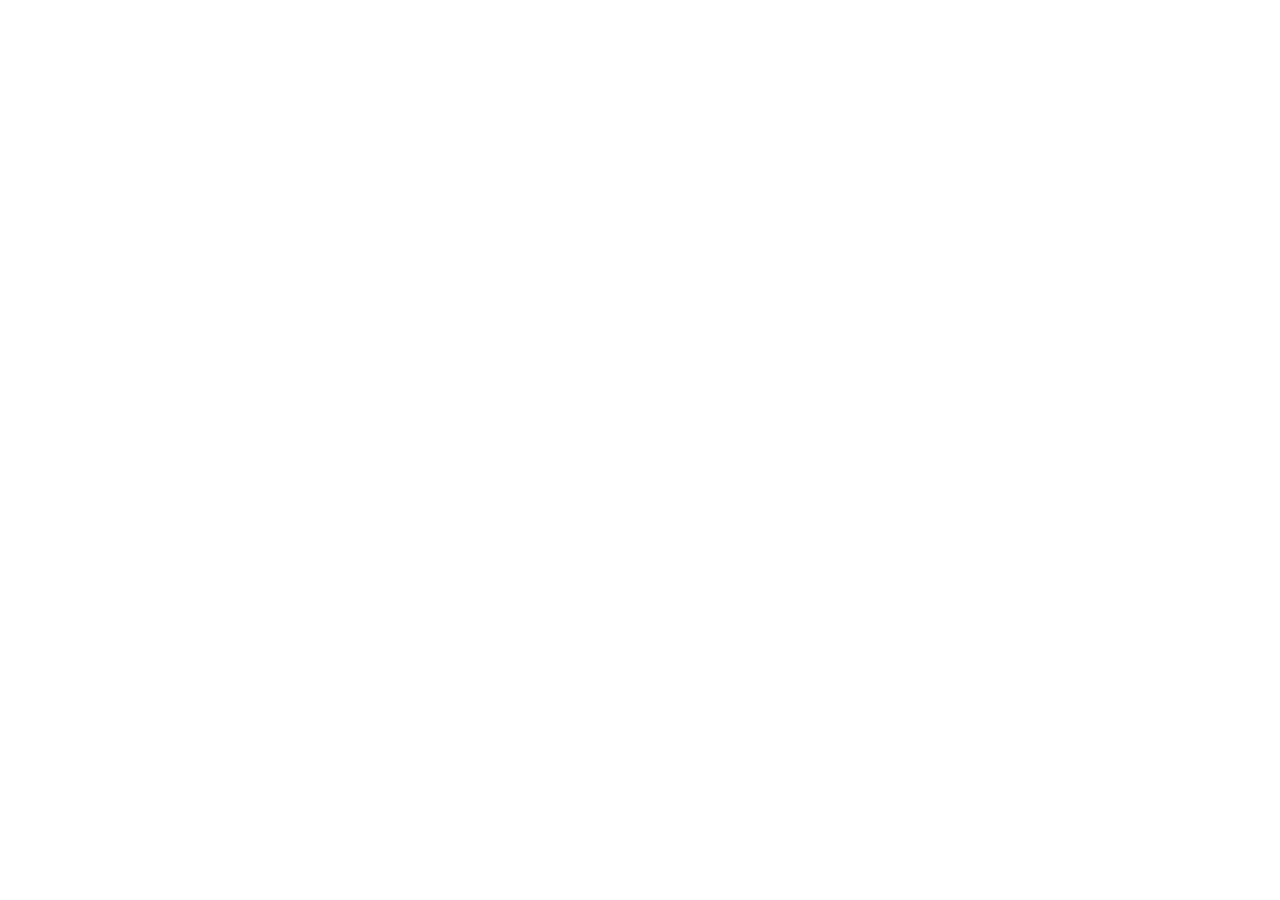
==== my-project/index.html @ 6da85ff4 "Трекер прочитаних книг" ====
<!DOCTYPE html>
<html lang="uk">
<head>
<meta charset="UTF-8">
<meta name="viewport" content="width=device-width, initial-scale=1.0">
<title>Трекер прочитаних книг</title>
<link rel="stylesheet" href="css/style.css">
</head>
    <body>
    <!-- шапка з навігацією -->
    <!-- форма додавання книги -->
    <!-- список книг (картки з автором і статусом) -->
    <!-- блок статистики читання; -->
    <!--підвал; -->
<script src="js/app.js"></script>
    </body>
</html>
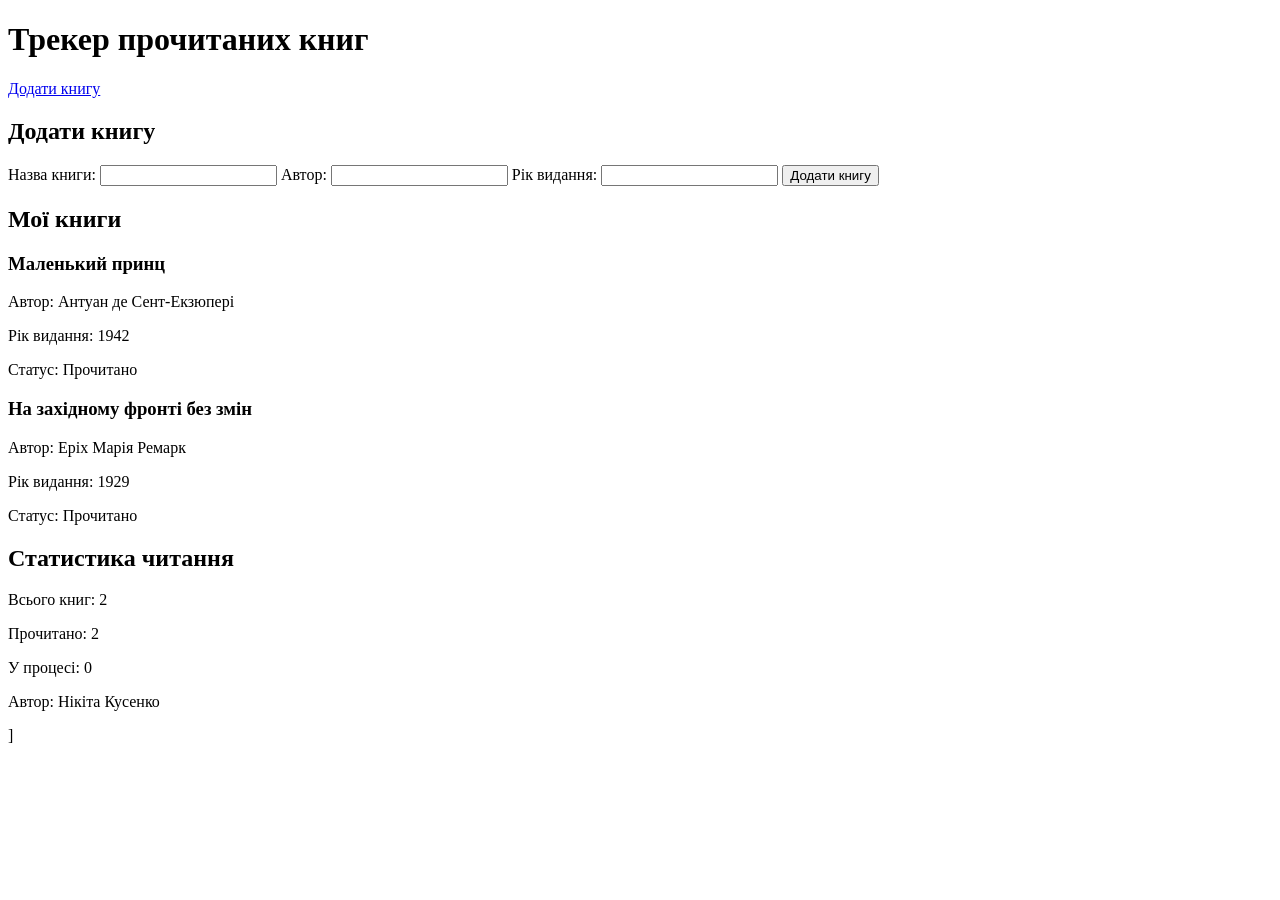
==== commit 1c971502: "Refactor HTML structure and formatting for improved readability" ====
--- a/my-project/index.html
+++ b/my-project/index.html
@@ -1,17 +1,66 @@
-<!DOCTYPE html>
+<!doctype html>
 <html lang="uk">
-<head>
-<meta charset="UTF-8">
-<meta name="viewport" content="width=device-width, initial-scale=1.0">
-<title>Трекер прочитаних книг</title>
-<link rel="stylesheet" href="css/style.css">
-</head>
-    <body>
-    <!-- шапка з навігацією -->
-    <!-- форма додавання книги -->
-    <!-- список книг (картки з автором і статусом) -->
-    <!-- блок статистики читання; -->
-    <!--підвал; -->
-<script src="js/app.js"></script>
-    </body>
-</html>+  <head>
+    <meta charset="UTF-8" />
+    <meta name="viewport" content="width=device-width, initial-scale=1.0" />
+    <title>Трекер прочитаних книг</title>
+    <link rel="stylesheet" href="css/style.css" />
+  </head>
+  <body>
+    <header>
+      <h1>Трекер прочитаних книг</h1>
+      <nav>
+        <a href="#add-book">Додати книгу</a>
+      </nav>
+    </header>
+
+    <main>
+      <section>
+        <h2>Додати книгу</h2>
+
+        <form>
+          <label for="title">Назва книги:</label>
+          <input type="text" id="title" />
+
+          <label for="author">Автор:</label>
+          <input type="text" id="author" />
+
+          <label for="year">Рік видання:</label>
+          <input type="number" id="year" />
+
+          <button type="submit">Додати книгу</button>
+        </form>
+      </section>
+      <section>
+        <h2>Мої книги</h2>
+
+        <article>
+          <h3>Маленький принц</h3>
+          <p>Автор: Антуан де Сент-Екзюпері</p>
+          <p>Рік видання: 1942</p>
+          <p>Статус: Прочитано</p>
+        </article>
+
+        <article>
+          <h3>На західному фронті без змін</h3>
+          <p>Автор: Еріх Марія Ремарк</p>
+          <p>Рік видання: 1929</p>
+          <p>Статус: Прочитано</p>
+        </article>
+      </section>
+    </main>
+
+    <aside>
+      <h2>Статистика читання</h2>
+      <p>Всього книг: 2</p>
+      <p>Прочитано: 2</p>
+      <p>У процесі: 0</p>
+    </aside>
+
+    <footer>
+      <p>Автор: Нікіта Кусенко</p>
+    </footer>
+    <script src="js/app.js"></script>
+  </body>
+  ]
+</html>
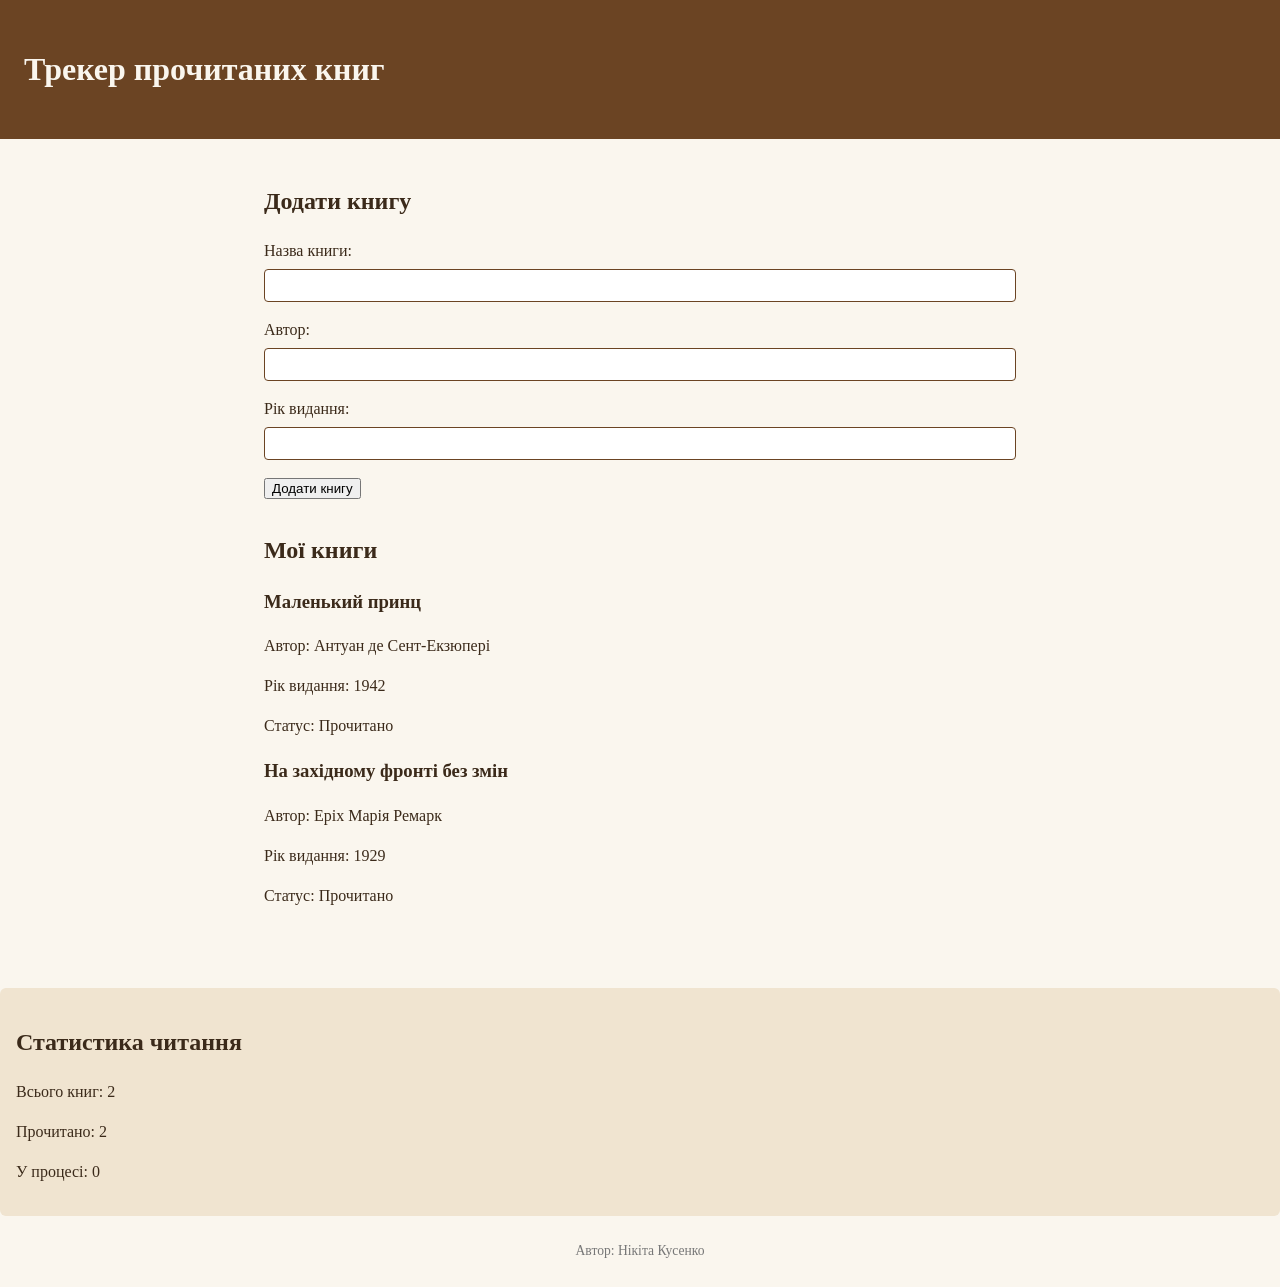
==== commit 66c2bfbc: "Update CSS styles and fix stylesheet link in HTML" ====
--- a/my-project/index.html
+++ b/my-project/index.html
@@ -4,13 +4,13 @@
     <meta charset="UTF-8" />
     <meta name="viewport" content="width=device-width, initial-scale=1.0" />
     <title>Трекер прочитаних книг</title>
-    <link rel="stylesheet" href="css/style.css" />
+    <link rel="stylesheet" href="../css/style.css" />
   </head>
   <body>
     <header>
       <h1>Трекер прочитаних книг</h1>
       <nav>
-        <a href="#add-book">Додати книгу</a>
+      <!-- <a href="#add-book">Додати книгу</a> -->
       </nav>
     </header>
 
@@ -62,5 +62,4 @@
     </footer>
     <script src="js/app.js"></script>
   </body>
-  ]
 </html>
--- a/css/style.css
+++ b/css/style.css
@@ -0,0 +1,59 @@
+*, *::before, *::after {
+box-sizing: border-box;
+}
+
+body {
+  margin: 0;
+  font-family: Georgia, "Times New Roman", serif; 
+  font-size: 1rem;
+  line-height: 1.5;
+  color: #3b2a1a;      
+  background: #faf6ee; 
+}
+
+header{
+    background: #6b4423;
+    padding: 24px;
+}
+
+header h1 {
+    font-size: 2rem;
+    color: #faf6ee; /* світлий, щоб читалось на темному фоні header */
+}
+
+main {
+  max-width: 800px;
+  margin: 0 auto;
+  padding: 24px;
+}
+
+section {
+  margin-bottom: 32px;
+}
+
+label {
+  display: block;
+  margin-bottom: 6px;
+}
+
+input {
+  padding: 8px;
+  margin-bottom: 16px;
+  border: 1px solid #6b4423;
+  border-radius: 4px;
+  width: 100%;
+}
+
+aside {
+  background-color: #f0e4d0;
+  padding: 16px;
+  border-radius: 6px;
+  margin-top: 24px;
+}
+
+footer {
+  padding: 12px;
+  font-size: 0.85em;
+  color: #777;
+  text-align: center;
+}
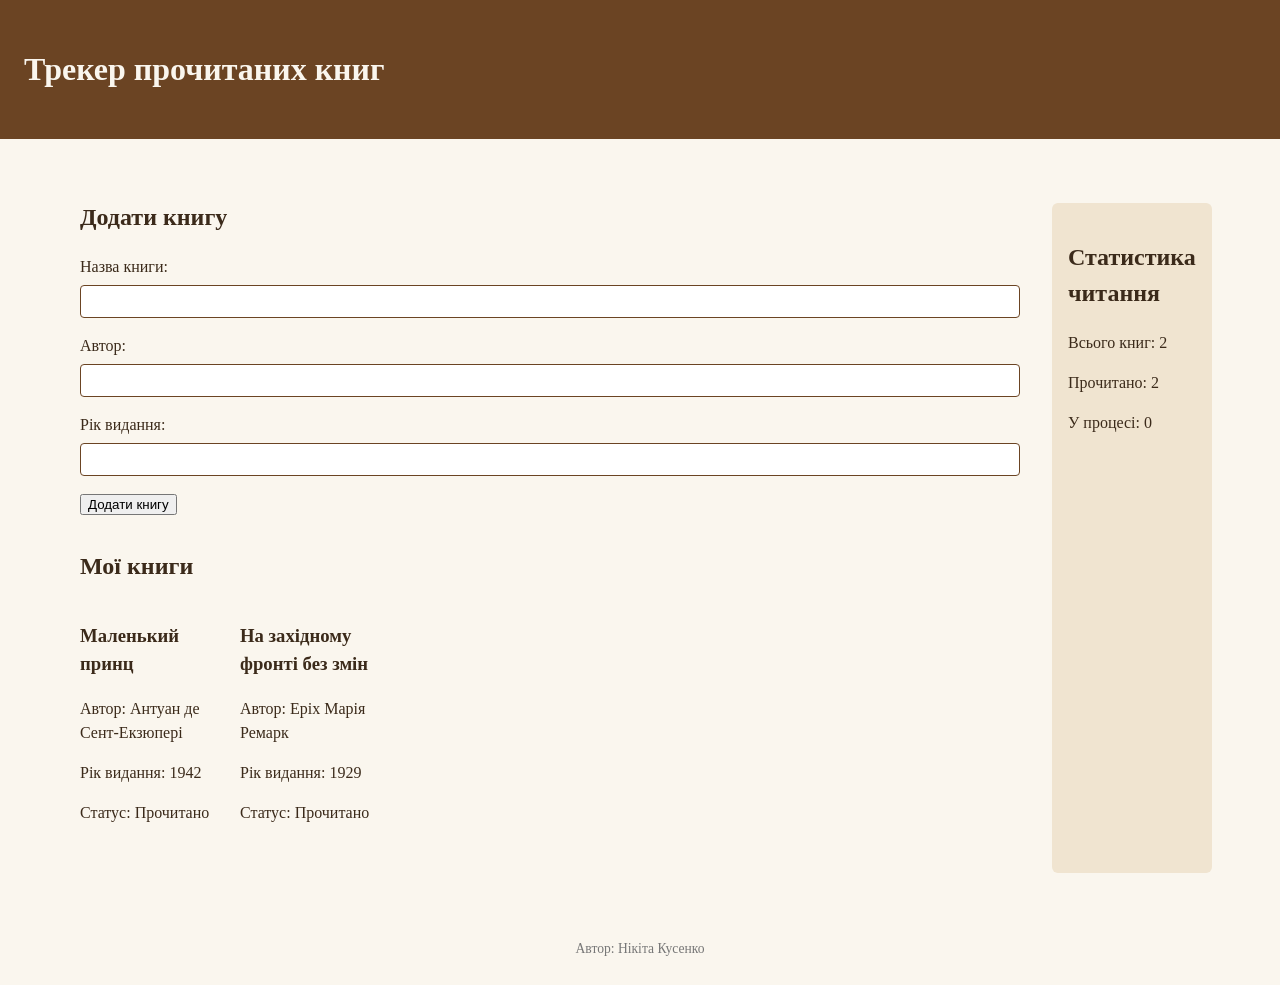
==== commit 58eb08d4: "Enhance layout and structure in HTML and CSS for improved responsiveness and readability" ====
--- a/my-project/index.html
+++ b/my-project/index.html
@@ -10,52 +10,54 @@
     <header>
       <h1>Трекер прочитаних книг</h1>
       <nav>
-      <!-- <a href="#add-book">Додати книгу</a> -->
+        <!-- <a href="#add-book">Додати книгу</a> -->
       </nav>
     </header>
+    <div class="layout">
+      <main>
+        <section>
+          <h2>Додати книгу</h2>
 
-    <main>
-      <section>
-        <h2>Додати книгу</h2>
+          <form>
+            <label for="title">Назва книги:</label>
+            <input type="text" id="title" />
 
-        <form>
-          <label for="title">Назва книги:</label>
-          <input type="text" id="title" />
+            <label for="author">Автор:</label>
+            <input type="text" id="author" />
 
-          <label for="author">Автор:</label>
-          <input type="text" id="author" />
+            <label for="year">Рік видання:</label>
+            <input type="number" id="year" />
 
-          <label for="year">Рік видання:</label>
-          <input type="number" id="year" />
+            <button type="submit">Додати книгу</button>
+          </form>
+        </section>
+        <section>
+          <h2>Мої книги</h2>
+          <div class="cards">
+            <article>
+              <h3>Маленький принц</h3>
+              <p>Автор: Антуан де Сент-Екзюпері</p>
+              <p>Рік видання: 1942</p>
+              <p>Статус: Прочитано</p>
+            </article>
 
-          <button type="submit">Додати книгу</button>
-        </form>
-      </section>
-      <section>
-        <h2>Мої книги</h2>
+            <article>
+              <h3>На західному фронті без змін</h3>
+              <p>Автор: Еріх Марія Ремарк</p>
+              <p>Рік видання: 1929</p>
+              <p>Статус: Прочитано</p>
+            </article>
+          </div>
+        </section>
+      </main>
 
-        <article>
-          <h3>Маленький принц</h3>
-          <p>Автор: Антуан де Сент-Екзюпері</p>
-          <p>Рік видання: 1942</p>
-          <p>Статус: Прочитано</p>
-        </article>
-
-        <article>
-          <h3>На західному фронті без змін</h3>
-          <p>Автор: Еріх Марія Ремарк</p>
-          <p>Рік видання: 1929</p>
-          <p>Статус: Прочитано</p>
-        </article>
-      </section>
-    </main>
-
-    <aside>
-      <h2>Статистика читання</h2>
-      <p>Всього книг: 2</p>
-      <p>Прочитано: 2</p>
-      <p>У процесі: 0</p>
-    </aside>
+      <aside>
+        <h2>Статистика читання</h2>
+        <p>Всього книг: 2</p>
+        <p>Прочитано: 2</p>
+        <p>У процесі: 0</p>
+      </aside>
+    </div>
 
     <footer>
       <p>Автор: Нікіта Кусенко</p>
--- a/css/style.css
+++ b/css/style.css
@@ -11,20 +11,67 @@
   background: #faf6ee; 
 }
 
-header{
-    background: #6b4423;
-    padding: 24px;
-}
 
 header h1 {
     font-size: 2rem;
     color: #faf6ee; /* світлий, щоб читалось на темному фоні header */
 }
 
-main {
+header{
+    display: flex;
+    justify-content: space-between;
+    align-items: center;
+    flex-wrap: wrap;
+    gap: 16px;
+    background: #6b4423;
+    padding: 24px;
+}
+
+nav{
+  display: flex;
+  gap: 16px;
+  flex-direction: column;
+}
+
+.cards {
+  display: grid;
+  grid-template-columns: 1fr;
+  gap: 20px;
+}
+
+@media (min-width: 600px) {
+  .cards {
+    grid-template-columns: repeat(3, minmax(140px, 1fr));
+  }
+
+  nav {
+    flex-direction: row;
+  }
+}
+
+.layout {
   max-width: 800px;
   margin: 0 auto;
   padding: 24px;
+}
+
+img {
+  max-width: 100%;
+  height: auto;
+}
+
+@media (min-width: 1024px) {
+  .cards {
+    grid-template-columns: repeat(6, minmax(140px, 1fr));
+  }
+
+  .layout {
+    display: grid;
+    grid-template-columns: 3fr 1fr;
+    gap: 32px;
+    max-width: 1200px;
+    padding: 40px;
+  }
 }
 
 section {
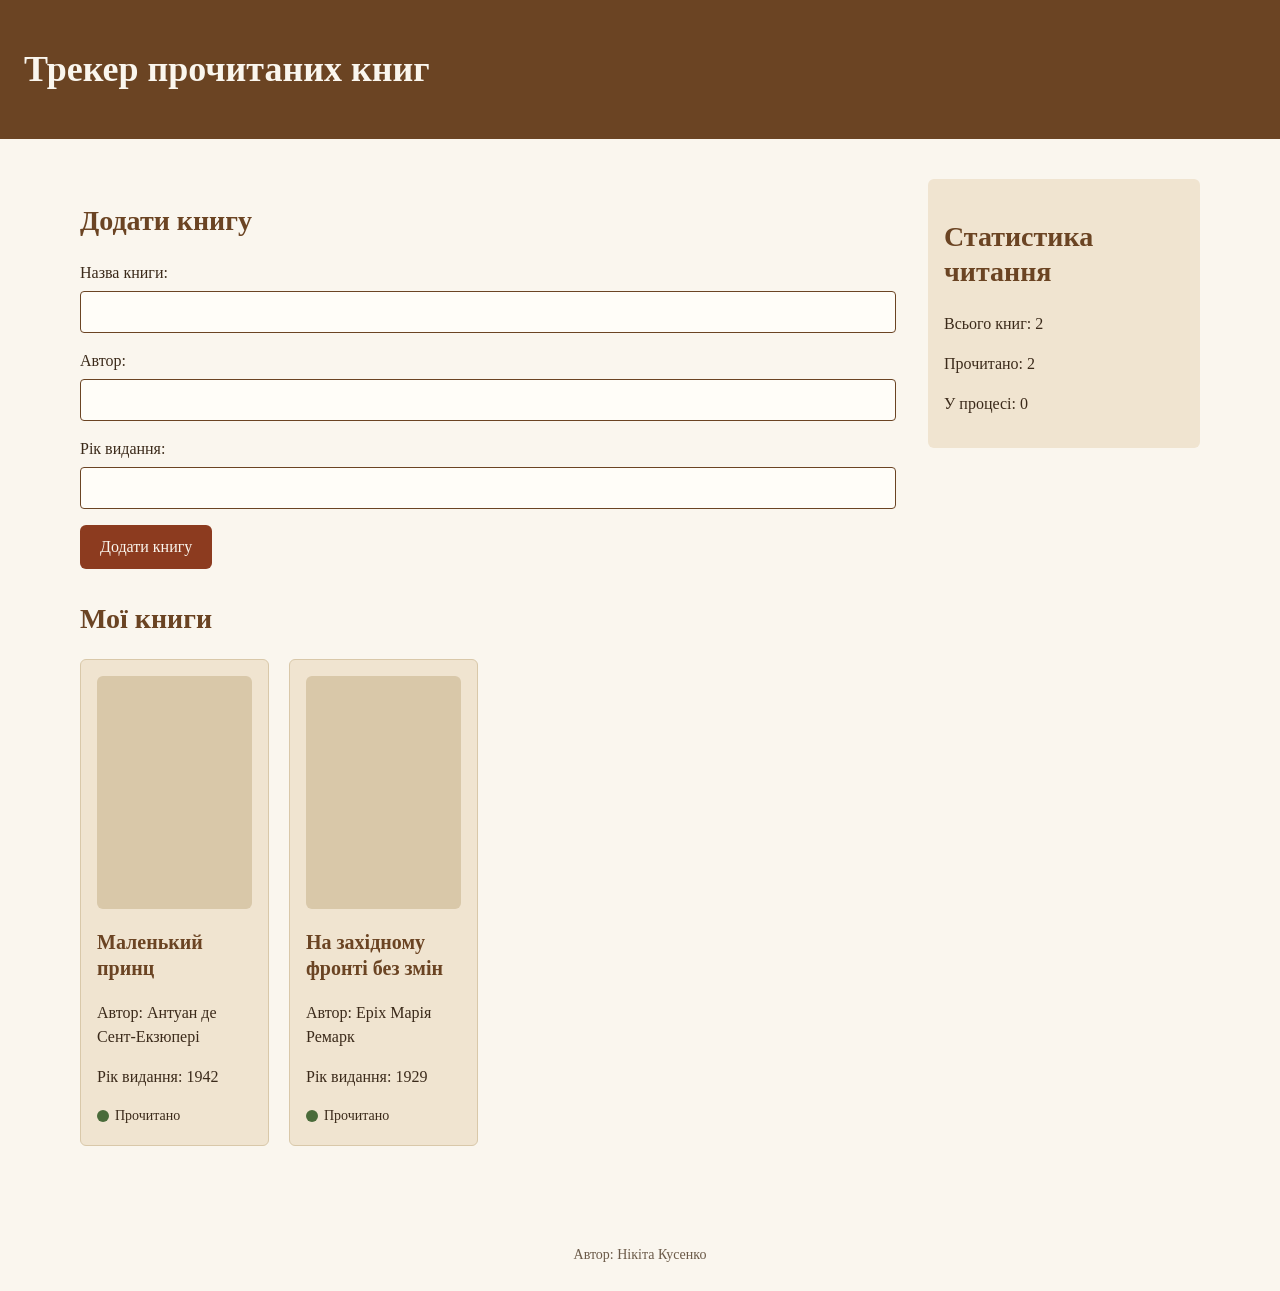
==== commit bf5b1799: "Правки внесені згідно з зазначеним коментарем" ====
--- a/my-project/index.html
+++ b/my-project/index.html
@@ -35,17 +35,18 @@
           <h2>Мої книги</h2>
           <div class="cards">
             <article>
+              <div class="book-cover"></div>
               <h3>Маленький принц</h3>
               <p>Автор: Антуан де Сент-Екзюпері</p>
               <p>Рік видання: 1942</p>
-              <p>Статус: Прочитано</p>
+              <span class="book-status book-status--done">Прочитано</span>
             </article>
-
             <article>
+              <div class="book-cover"></div>
               <h3>На західному фронті без змін</h3>
               <p>Автор: Еріх Марія Ремарк</p>
               <p>Рік видання: 1929</p>
-              <p>Статус: Прочитано</p>
+              <span class="book-status book-status--done">Прочитано</span>
             </article>
           </div>
         </section>
--- a/css/style.css
+++ b/css/style.css
@@ -2,7 +2,13 @@
 box-sizing: border-box;
 }
 
-body {
+/* 
+   тепла «паперова» палітра й серифний шрифт, як у друкованій книзі.
+   Кремовий фон (#faf6ee) нагадує папір, а коричневі відтінки (#6b4423, #3b2a1a) палітурку й пасту ручки або ж чорнило.
+   Georgia це шрифт, котрий знайомий нам друкованими книжками, тому заголовки й текст виглядають «книжково», максимально створюючи атмосферу комфорту і бібліотеквого затишку.
+   Єдиний яскравий акцент це наша кнопка в цигляному стилі, а кольори статусів приглушені, щоб не порушувати затишну атмосферу. */
+
+   body {
   margin: 0;
   font-family: Georgia, "Times New Roman", serif; 
   font-size: 1rem;
@@ -11,11 +17,11 @@
   background: #faf6ee; 
 }
 
+h1 { font-size: 2.25rem; line-height: 1.2; }
+h2 { font-size: 1.75rem; line-height: 1.25; }
+h3 { font-size: 1.25rem; line-height: 1.3; }
 
-header h1 {
-    font-size: 2rem;
-    color: #faf6ee; /* світлий, щоб читалось на темному фоні header */
-}
+
 
 header{
     display: flex;
@@ -27,6 +33,29 @@
     padding: 24px;
 }
 
+header h1 {
+  color: #faf6ee;
+}
+
+button {
+  font: inherit;
+  padding: 10px 20px;
+  background: #8c3b1f;
+  color: #faf6ee;
+  border: none;
+  border-radius: 6px;
+  cursor: pointer;
+}
+
+button:hover {
+  background: #6f2f18;
+}
+
+button:focus-visible {
+  outline: 3px solid #6b4423;
+  outline-offset: 2px;
+}
+
 nav{
   display: flex;
   gap: 16px;
@@ -35,15 +64,11 @@
 
 .cards {
   display: grid;
-  grid-template-columns: 1fr;
+  grid-template-columns: repeat(auto-fill, minmax(160px, 1fr));
   gap: 20px;
 }
 
 @media (min-width: 600px) {
-  .cards {
-    grid-template-columns: repeat(3, minmax(140px, 1fr));
-  }
-
   nav {
     flex-direction: row;
   }
@@ -53,6 +78,7 @@
   max-width: 800px;
   margin: 0 auto;
   padding: 24px;
+  align-items: start;
 }
 
 img {
@@ -61,10 +87,6 @@
 }
 
 @media (min-width: 1024px) {
-  .cards {
-    grid-template-columns: repeat(6, minmax(140px, 1fr));
-  }
-
   .layout {
     display: grid;
     grid-template-columns: 3fr 1fr;
@@ -84,8 +106,10 @@
 }
 
 input {
+  font: inherit;
   padding: 8px;
   margin-bottom: 16px;
+  background: #fffdf8;
   border: 1px solid #6b4423;
   border-radius: 4px;
   width: 100%;
@@ -95,12 +119,59 @@
   background-color: #f0e4d0;
   padding: 16px;
   border-radius: 6px;
-  margin-top: 24px;
 }
 
 footer {
   padding: 12px;
-  font-size: 0.85em;
-  color: #777;
+  font-size: 0.875rem;
+  color: #6b5a48;
   text-align: center;
+}
+
+h2, h3 {
+  color: #6b4423;
+}
+
+article {
+  background: #f0e4d0;
+  border: 1px solid #d9c8a9;
+  border-radius: 6px;
+  padding: 16px;
+}
+
+.book-status {
+  display: inline-flex;
+  align-items: center;
+  gap: 6px;
+  font-size: 0.875rem;
+}
+.book-status::before {
+  content: "";
+  width: 12px;
+   flex-shrink: 0; 
+  height: 12px;
+  border-radius: 50%;
+  background: var(--status-color);
+}
+.book-status--planned { --status-color: #8a7a66; }
+.book-status--reading { --status-color: #a8650f; } 
+.book-status--done    { --status-color: #4a6b3a; }
+
+.book-cover {
+  aspect-ratio: 2 / 3;
+  background: #d9c8a9;
+  border-radius: 6px;
+  margin-bottom: 12px;
+  object-fit: cover;
+  width: 100%;
+}
+.layout p {
+  max-width: 65ch;
+}
+nav a {
+  color: #faf6ee;
+}
+
+header button:focus-visible {
+  outline-color: #faf6ee;
 }
